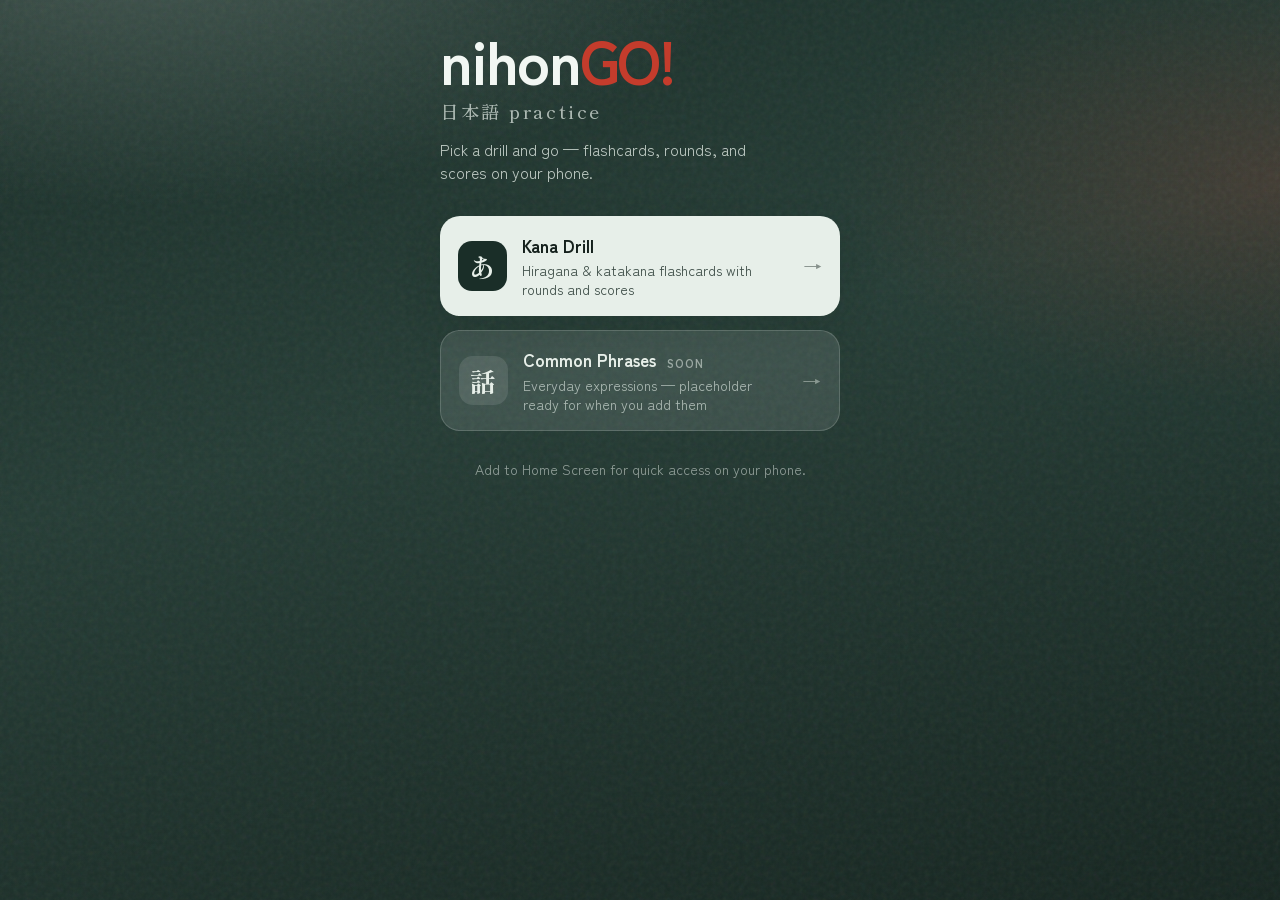
==== index.html @ 3b5ff736 "Add nihonGO! static Japanese practice hub Mobile-friendly hub with kana flashcard drills (hiragana/k" ====
<!DOCTYPE html>
<html lang="en">
<head>
  <meta charset="UTF-8" />
  <meta name="viewport" content="width=device-width, initial-scale=1, viewport-fit=cover" />
  <meta name="theme-color" content="#1a2e28" />
  <meta name="apple-mobile-web-app-capable" content="yes" />
  <meta name="apple-mobile-web-app-title" content="nihonGO!" />
  <title>nihonGO!</title>
  <link rel="preconnect" href="https://fonts.googleapis.com" />
  <link rel="preconnect" href="https://fonts.gstatic.com" crossorigin />
  <link href="https://fonts.googleapis.com/css2?family=Shippori+Mincho:wght@500;700&family=Zen+Kaku+Gothic+New:wght@400;500;700&display=swap" rel="stylesheet" />
  <link rel="stylesheet" href="shared.css" />
</head>
<body>
  <div class="atmosphere" aria-hidden="true"></div>

  <main class="hub">
    <header class="brand-block">
      <h1 class="brand-mark" aria-label="nihonGO!">
        <span class="brand-nihon">nihon</span><span class="brand-go">GO!</span>
      </h1>
      <p class="brand-sub">日本語 practice</p>
      <p class="tagline">Pick a drill and go — flashcards, rounds, and scores on your phone.</p>
    </header>

    <nav class="app-grid" aria-label="Practice apps">
      <a class="app-link" href="kana/">
        <span class="app-kana" aria-hidden="true">あ</span>
        <span class="app-body">
          <span class="app-title">Kana Drill</span>
          <span class="app-desc">Hiragana &amp; katakana flashcards with rounds and scores</span>
        </span>
        <span class="app-chevron" aria-hidden="true">→</span>
      </a>

      <a class="app-link soon" href="phrases/">
        <span class="app-kana" aria-hidden="true">話</span>
        <span class="app-body">
          <span class="app-title">Common Phrases <em>soon</em></span>
          <span class="app-desc">Everyday expressions — placeholder ready for when you add them</span>
        </span>
        <span class="app-chevron" aria-hidden="true">→</span>
      </a>
    </nav>

    <p class="hub-foot">Add to Home Screen for quick access on your phone.</p>
  </main>
</body>
</html>
---- shared.css ----
:root {
  --ink: #14201c;
  --ink-soft: #3a4a44;
  --paper: #e7efe9;
  --moss: #1a2e28;
  --cinnabar: #c43c2c;
  --font-ui: "Zen Kaku Gothic New", sans-serif;
  --font-kana: "Shippori Mincho", serif;
  --safe-bottom: env(safe-area-inset-bottom, 0px);
  --safe-top: env(safe-area-inset-top, 0px);
  --shadow: 0 18px 40px rgba(20, 32, 28, 0.12);
}

*,
*::before,
*::after {
  box-sizing: border-box;
}

html,
body {
  margin: 0;
  min-height: 100%;
  font-family: var(--font-ui);
  color: var(--ink);
  background: var(--moss);
  -webkit-tap-highlight-color: transparent;
}

body {
  min-height: 100dvh;
}

.atmosphere {
  position: fixed;
  inset: 0;
  z-index: 0;
  pointer-events: none;
  background:
    radial-gradient(ellipse 90% 60% at 10% -10%, rgba(232, 245, 236, 0.22), transparent 55%),
    radial-gradient(ellipse 70% 50% at 100% 20%, rgba(196, 60, 44, 0.18), transparent 50%),
    linear-gradient(165deg, #1a2e28 0%, #243b34 42%, #15241f 100%);
}

.atmosphere::after {
  content: "";
  position: absolute;
  inset: 0;
  opacity: 0.07;
  background-image: url("data:image/svg+xml,%3Csvg viewBox='0 0 200 200' xmlns='http://www.w3.org/2000/svg'%3E%3Cfilter id='n'%3E%3CfeTurbulence type='fractalNoise' baseFrequency='0.85' numOctaves='4' stitchTiles='stitch'/%3E%3C/filter%3E%3Crect width='100%25' height='100%25' filter='url(%23n)'/%3E%3C/svg%3E");
}

.hub {
  position: relative;
  z-index: 1;
  max-width: 440px;
  margin: 0 auto;
  min-height: 100dvh;
  padding: calc(28px + var(--safe-top)) 20px calc(32px + var(--safe-bottom));
}

.brand-block {
  color: var(--paper);
  margin-bottom: 2rem;
}

.brand-mark {
  margin: 0;
  font-family: var(--font-ui);
  font-size: clamp(3rem, 14vw, 3.85rem);
  font-weight: 700;
  letter-spacing: -0.02em;
  line-height: 1;
  color: #f2f7f3;
}

.brand-nihon {
  letter-spacing: -0.03em;
}

.brand-go {
  color: var(--cinnabar);
  letter-spacing: -0.04em;
}

.brand-sub {
  margin: 0.55rem 0 0;
  font-family: var(--font-kana);
  font-size: 1.15rem;
  font-weight: 500;
  letter-spacing: 0.14em;
  color: rgba(231, 239, 233, 0.7);
}

.brand {
  margin: 0;
  font-family: var(--font-kana);
  font-size: clamp(2.4rem, 11vw, 3.1rem);
  font-weight: 700;
  letter-spacing: 0.06em;
  line-height: 1.05;
  color: #f2f7f3;
}

.brand-latin {
  margin: 0.35rem 0 0;
  font-size: 1.05rem;
  font-weight: 500;
  letter-spacing: 0.18em;
  text-transform: uppercase;
  color: rgba(231, 239, 233, 0.72);
}

.tagline {
  margin: 0.9rem 0 0;
  max-width: 22rem;
  font-size: 0.98rem;
  line-height: 1.45;
  color: rgba(231, 239, 233, 0.78);
}

.app-grid {
  display: grid;
  gap: 0.85rem;
}

.app-link {
  display: grid;
  grid-template-columns: auto 1fr auto;
  align-items: center;
  gap: 0.9rem;
  padding: 1.05rem 1.1rem;
  border-radius: 20px;
  background: var(--paper);
  color: var(--ink);
  text-decoration: none;
  box-shadow: var(--shadow);
  transition: transform 0.15s ease;
}

.app-link:active {
  transform: scale(0.985);
}

.app-link.soon {
  background: rgba(231, 239, 233, 0.12);
  color: var(--paper);
  box-shadow: none;
  border: 1.5px solid rgba(231, 239, 233, 0.18);
}

.app-kana {
  display: grid;
  place-items: center;
  width: 3.1rem;
  height: 3.1rem;
  border-radius: 14px;
  background: var(--moss);
  color: var(--paper);
  font-family: var(--font-kana);
  font-size: 1.65rem;
  font-weight: 700;
}

.app-link.soon .app-kana {
  background: rgba(231, 239, 233, 0.12);
}

.app-body {
  display: grid;
  gap: 0.2rem;
  min-width: 0;
}

.app-title {
  font-size: 1.08rem;
  font-weight: 700;
}

.app-title em {
  font-style: normal;
  font-size: 0.72rem;
  font-weight: 700;
  letter-spacing: 0.08em;
  text-transform: uppercase;
  margin-left: 0.4rem;
  color: rgba(231, 239, 233, 0.55);
  vertical-align: middle;
}

.app-link:not(.soon) .app-title em {
  color: var(--cinnabar);
}

.app-desc {
  font-size: 0.88rem;
  line-height: 1.35;
  color: var(--ink-soft);
}

.app-link.soon .app-desc {
  color: rgba(231, 239, 233, 0.65);
}

.app-chevron {
  font-size: 1.2rem;
  opacity: 0.45;
}

.hub-foot {
  margin: 1.75rem 0 0;
  font-size: 0.88rem;
  color: rgba(231, 239, 233, 0.55);
  text-align: center;
}

/* Shared back link used inside apps */
.home-link {
  display: inline-flex;
  align-items: center;
  gap: 0.35rem;
  color: rgba(231, 239, 233, 0.8);
  text-decoration: none;
  font-size: 0.88rem;
  font-weight: 600;
  margin-bottom: 1rem;
}

.home-link:hover {
  color: #fff;
}

.placeholder-panel {
  background: var(--paper);
  border-radius: 22px;
  padding: 1.4rem 1.2rem;
  box-shadow: var(--shadow);
}

.placeholder-panel h2 {
  margin: 0;
  font-size: 1.25rem;
}

.placeholder-panel p {
  margin: 0.65rem 0 0;
  color: var(--ink-soft);
  line-height: 1.45;
}

.btn {
  appearance: none;
  border: 0;
  border-radius: 999px;
  font-family: inherit;
  font-size: 1rem;
  font-weight: 700;
  padding: 0.95rem 1.35rem;
  cursor: pointer;
  text-decoration: none;
  display: inline-block;
  text-align: center;
}

.btn.primary {
  background: var(--cinnabar);
  color: #fffaf8;
  margin-top: 1.15rem;
  width: 100%;
}
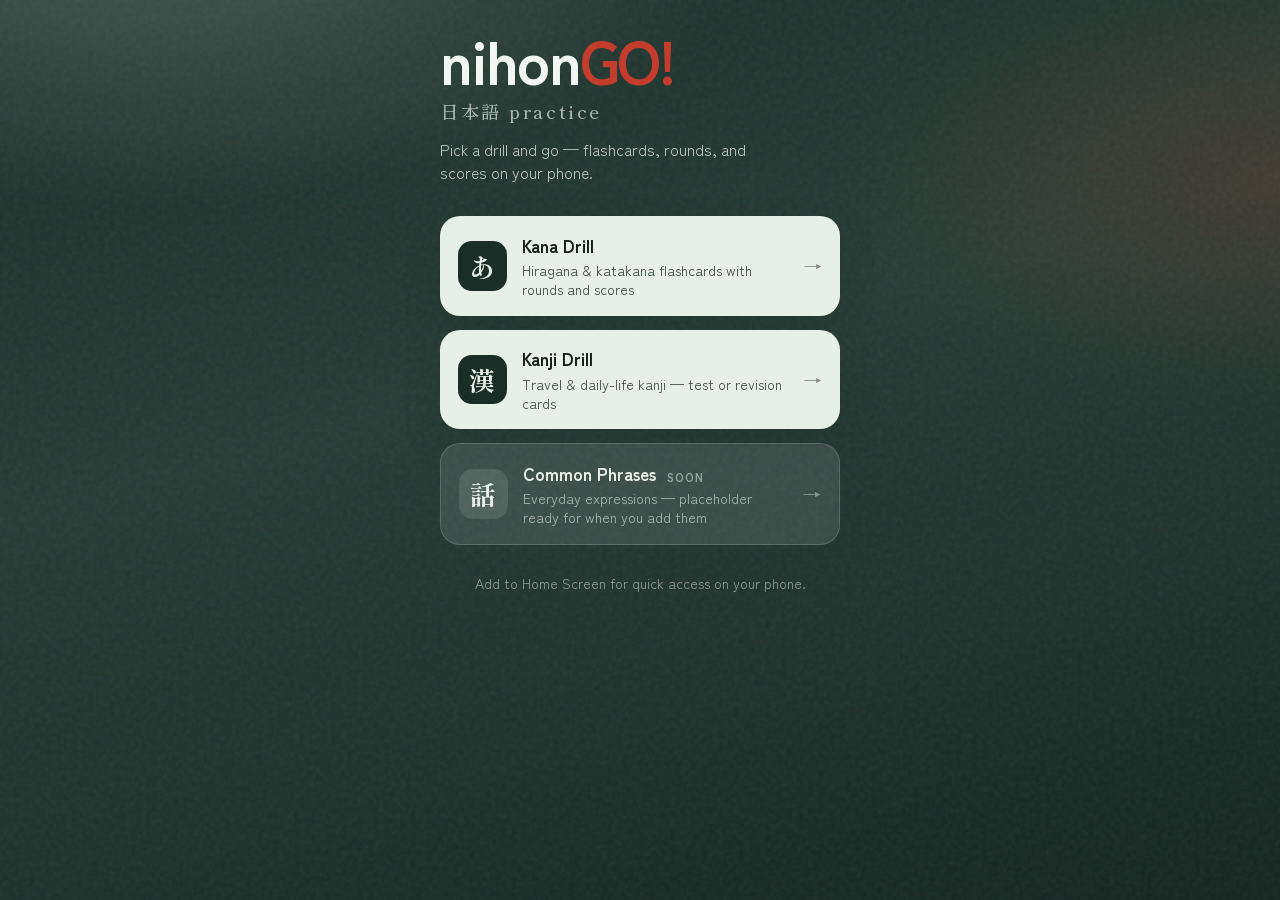
==== commit 8e2b0117: "Add Kanji Drill with test modes and revision cards 100 travel and daily-life kanji with multiple-cho" ====
--- a/index.html
+++ b/index.html
@@ -34,6 +34,15 @@
         <span class="app-chevron" aria-hidden="true">→</span>
       </a>
 
+      <a class="app-link" href="kanji/">
+        <span class="app-kana" aria-hidden="true">漢</span>
+        <span class="app-body">
+          <span class="app-title">Kanji Drill</span>
+          <span class="app-desc">Travel &amp; daily-life kanji — test or revision cards</span>
+        </span>
+        <span class="app-chevron" aria-hidden="true">→</span>
+      </a>
+
       <a class="app-link soon" href="phrases/">
         <span class="app-kana" aria-hidden="true">話</span>
         <span class="app-body">
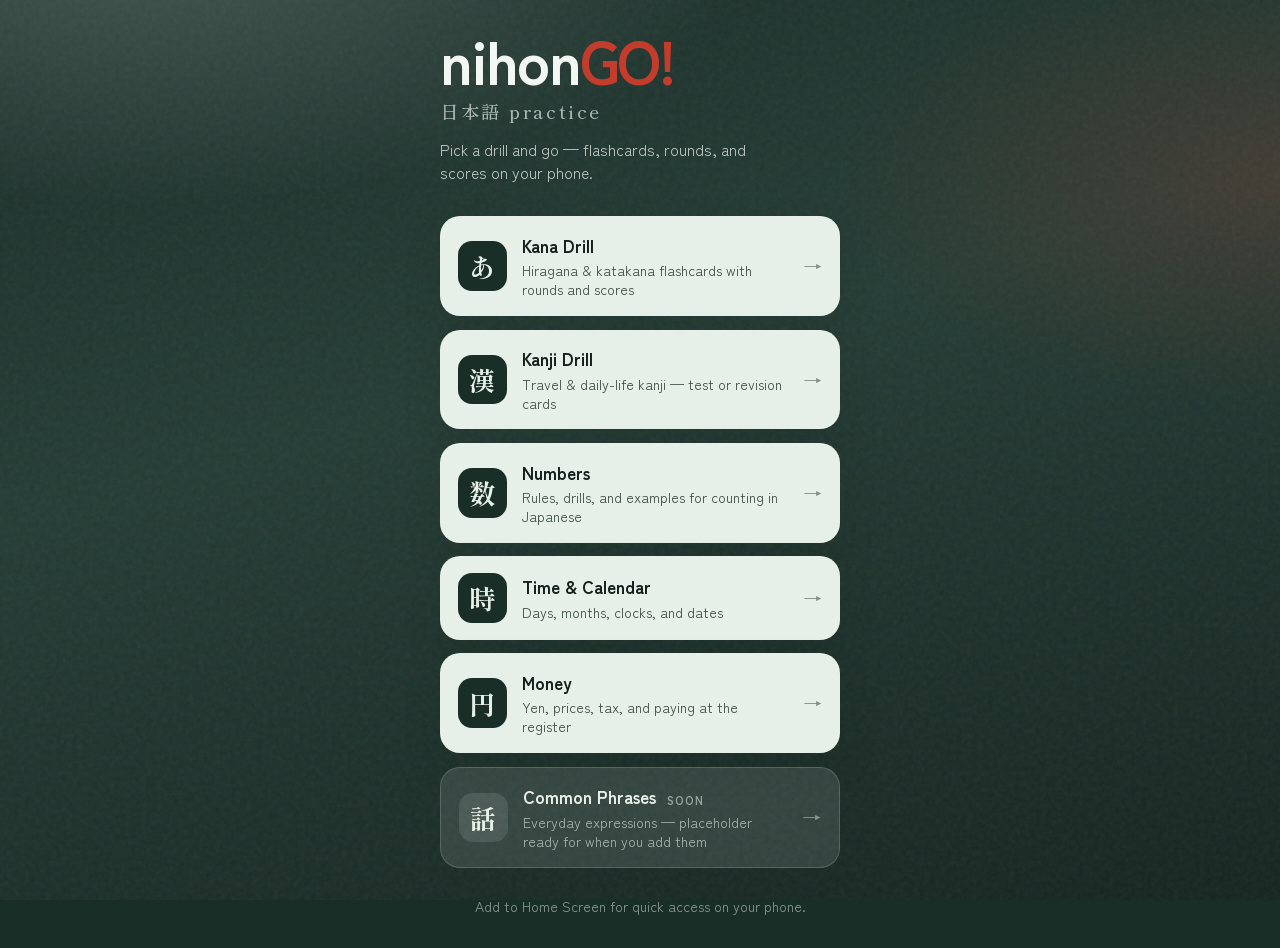
==== commit f7b1fda4: "Add Numbers, Time, and Money learning modules Shared topic framework with rules reference, multiple-" ====
--- a/index.html
+++ b/index.html
@@ -43,6 +43,33 @@
         <span class="app-chevron" aria-hidden="true">→</span>
       </a>
 
+      <a class="app-link" href="numbers/">
+        <span class="app-kana" aria-hidden="true">数</span>
+        <span class="app-body">
+          <span class="app-title">Numbers</span>
+          <span class="app-desc">Rules, drills, and examples for counting in Japanese</span>
+        </span>
+        <span class="app-chevron" aria-hidden="true">→</span>
+      </a>
+
+      <a class="app-link" href="time/">
+        <span class="app-kana" aria-hidden="true">時</span>
+        <span class="app-body">
+          <span class="app-title">Time &amp; Calendar</span>
+          <span class="app-desc">Days, months, clocks, and dates</span>
+        </span>
+        <span class="app-chevron" aria-hidden="true">→</span>
+      </a>
+
+      <a class="app-link" href="money/">
+        <span class="app-kana" aria-hidden="true">円</span>
+        <span class="app-body">
+          <span class="app-title">Money</span>
+          <span class="app-desc">Yen, prices, tax, and paying at the register</span>
+        </span>
+        <span class="app-chevron" aria-hidden="true">→</span>
+      </a>
+
       <a class="app-link soon" href="phrases/">
         <span class="app-kana" aria-hidden="true">話</span>
         <span class="app-body">
